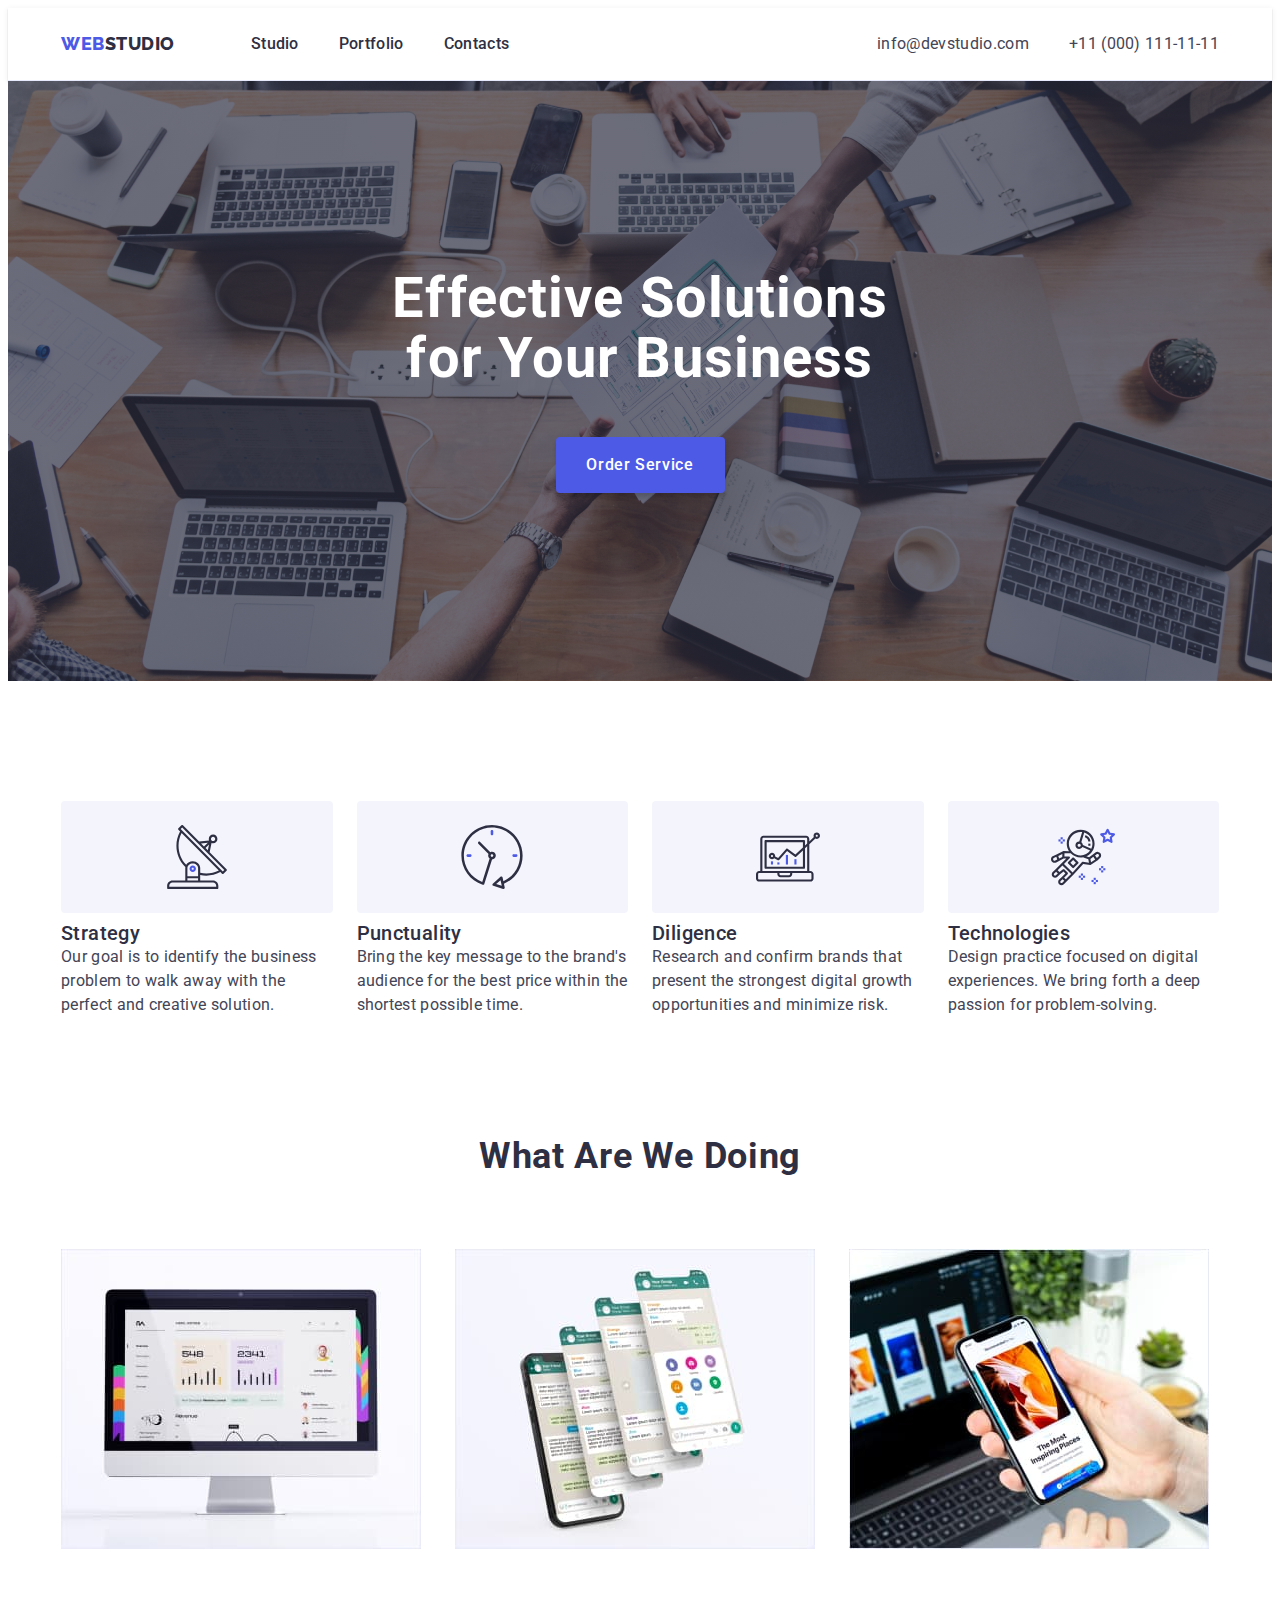
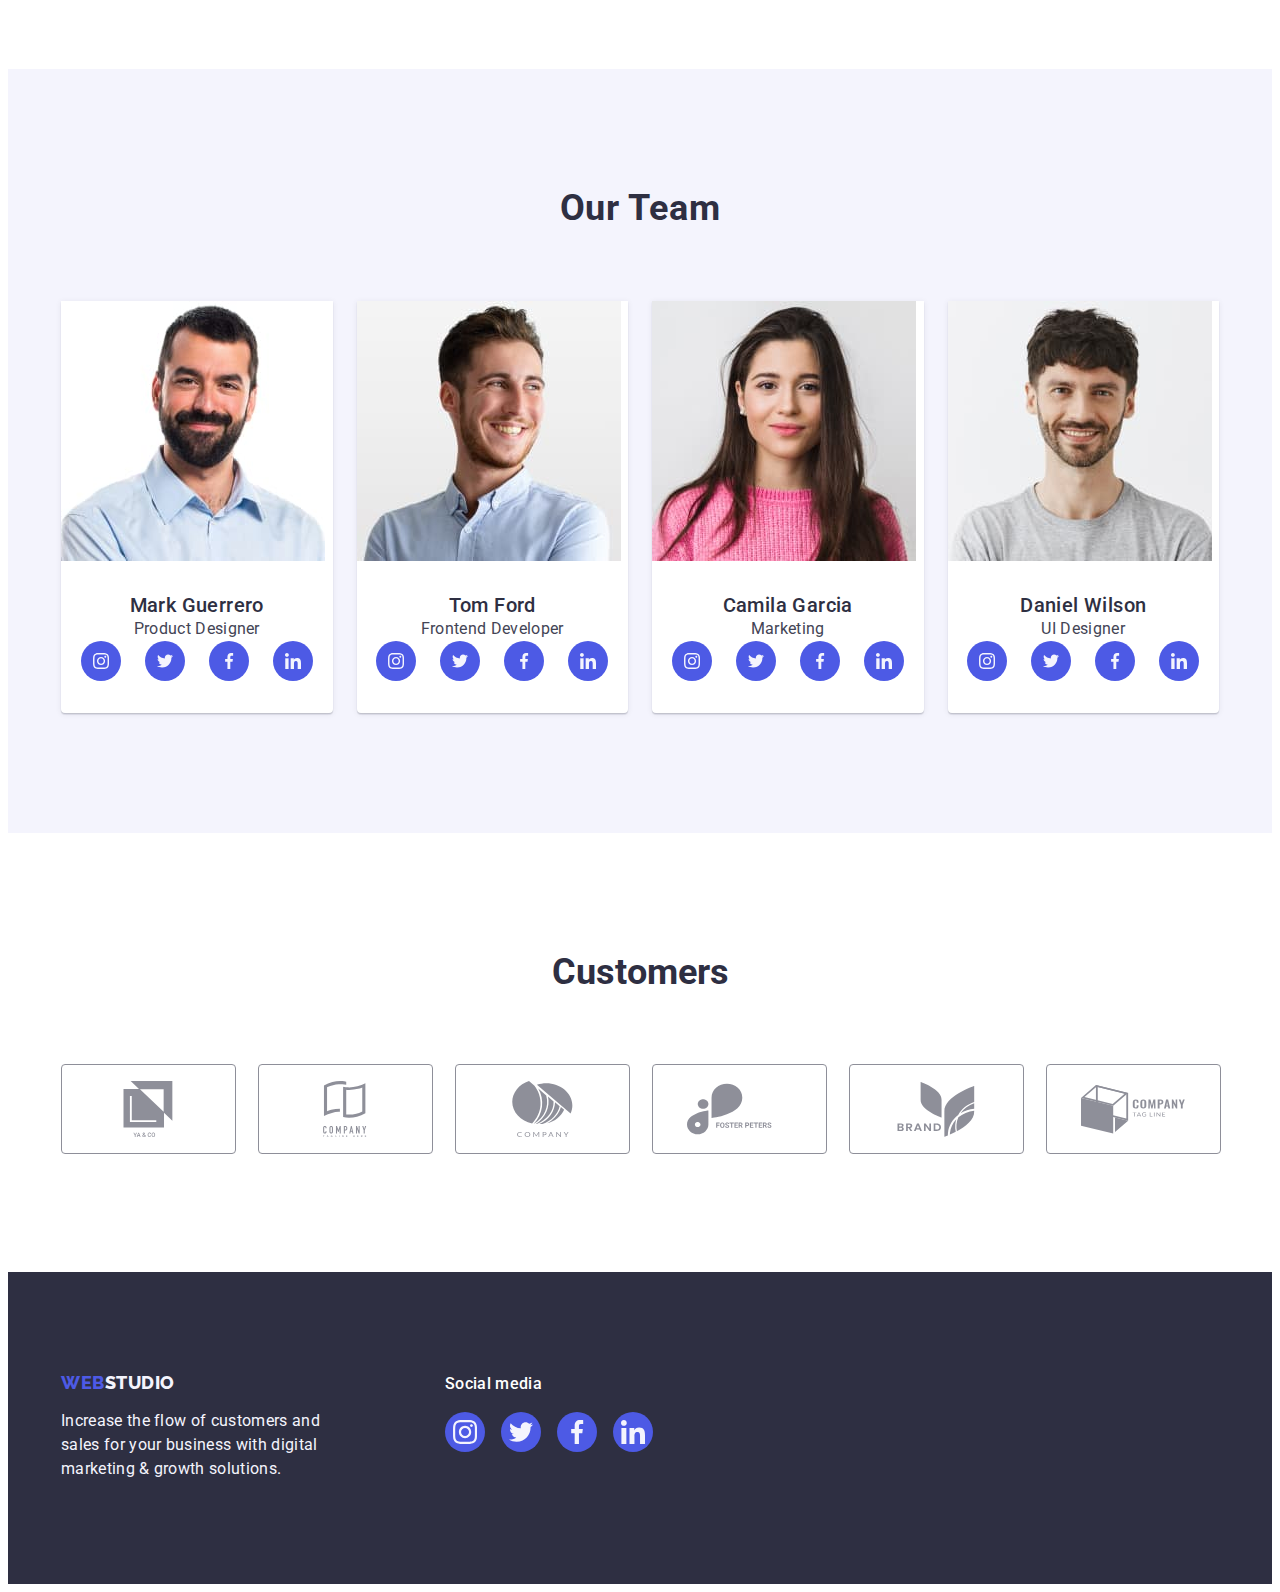
==== index.html @ 7c694698 "Add files via upload" ====
<!DOCTYPE html>
<html lang="en">

<head>
    <meta charset="UTF-8">
    <meta http-equiv="X-UA-Compatible" content="IE=edge">
    <link rel="preconnect" href="https://fonts.googleapis.com">
    <link rel="preconnect" href="https://fonts.gstatic.com" crossorigin>
    <link href="https://fonts.googleapis.com/css2?family=Roboto:wght@400;500;700;900&display=swap" rel="stylesheet">
    <link rel="preconnect" href="https://fonts.googleapis.com">
    <link rel="preconnect" href="https://fonts.gstatic.com" crossorigin>
    <link href="https://fonts.googleapis.com/css2?family=Raleway:wght@800&display=swap" rel="stylesheet">
    <link rel="stylesheet" href="https://cdnjs.cloudflare.com/ajax/libs/modern-normalize/1.1.0/modern-normalize.min.css"
        integrity="sha512-wpPYUAdjBVSE4KJnH1VR1HeZfpl1ub8YT/NKx4PuQ5NmX2tKuGu6U/JRp5y+Y8XG2tV+wKQpNHVUX03MfMFn9Q=="
        crossorigin="anonymous" referrerpolicy="no-referrer" />
    <link rel="stylesheet" href="./css/style.css">
    <meta name="viewport" content="width=device-width, initial-scale=1.0">
    <title>Dz1</title>
</head>
<!--............................................................. header -->

<body>
    <header class="header-bloc">

        <div class="header-conteiner container ">


            <nav class="header-link">

                <a class="logo link" href="./index.html">WEB<span class="logo-text">Studio</span></a>


                <ul class="menuu list">
                    <li><a href="./index.html" class="linkk-header link">Studio</a></li>
                    <li><a href="./portfolio.html" class="linkk-header link">Portfolio</a></li>
                    <li><a href="" class="linkk-header link">Contacts</a></li>
                </ul>
            </nav>

            <address class="main-contact">

                <ul class="menuuu list">
                    <li><a href="mailto:info@devstudio.com" class="linkk-contact link">info@devstudio.com</a></li>
                    <li class="contact-second"><a href="tel:+110001111111" class="linkk-contact link">+11 (000)
                            111-11-11</a></li>
                </ul>

            </address>
        </div>


    </header>



    <!--............................................................. first-section -->

    <main>
        <section class="first-bloc">
            <div class="first-conteiner container">
                <h1 class="bloc-logo">Effective Solutions for Your Business</h1>
                <button type="button" class="first-button">Order Service</button>

            </div>
        </section>



        <!--............................................................. second-section -->
        <section class="second-bloc">
            <div class="second-conteiner container">
                <h2 class="blocc-logo">Huhu</h2>
                <ul class="second list">
                    <li class="link-one">
                        <div class="second-icon">
                            <svg width="64" height="64">
                                <use href="./images/icons.svg#icon-antenna-1"></use>
                            </svg>
                        </div>
                        <h3 class="linkcc-logo">Strategy</h3>
                        <p class="second-parahraf">
                            Our goal is to identify the business
                            problem to walk away with the perfect and creative solution.
                        </p>
                    </li>
                    <li class="link-one">
                        <div class="second-icon">
                            <svg width="64" height="64">
                                <use href="./images/icons.svg#icon-clock-1"></use>
                            </svg>
                        </div>
                        <h3 class="linkcc-logo">Punctuality</h3>
                        <p class="second-parahraf"> Bring the key message to the brand's audience for the best price
                            within
                            the shortest possible
                            time.
                        </p>
                    </li>
                    <li class="link-one">
                        <div class="second-icon">
                            <svg width="64" height="64">
                                <use href="./images/icons.svg#icon-diagram-1"></use>
                            </svg>
                        </div>
                        <h3 class="linkcc-logo">Diligence</h3>
                        <p class="second-parahraf">Research and confirm brands that present the strongest digital growth
                            opportunities and minimize
                            risk.</p>
                    </li>
                    <li class="link-one">
                        <div class="second-icon">
                            <svg width="64" height="64">
                                <use href="./images/icons.svg#icon-astronaut-1"></use>
                            </svg>
                        </div>
                        <h3 class="linkcc-logo">Technologies</h3>
                        <p class="second-parahraf">Design practice focused on digital experiences. We bring forth a deep
                            passion for
                            problem-solving.
                        </p>
                    </li>


                </ul>
            </div>
        </section>










        <!--............................................................. thre-section -->
        <section class="thre-bloc">
            <div class="thre-conteiner container">
                <h2 class=" logo-thre">What are we doing</h2>
                <ul class="thre list">
                    <li class="llink"><img src="./images/dz11.jpg" alt="foto-main1" width="360"></li>
                    <li class="llink"><img src="./images/dz12.jpg" alt="foto-main1" width="360"></li>
                    <li class="llink"><img src="./images/dz13.jpg" alt="foto-main1" width="360"></li>
                </ul>
            </div>
        </section>

        <!--............................................................. four-section -->
        <section class="four-bloc">
            <div class="four-conteiner container">
                <h2 class="four-logo">Our Team</h2>

                <ul class="four list">
                    <li class="four-link">
                        <img src="./images/dz14.jpg" alt="foto-main1" width="264">
                        <div class="link-box">



                            <h3 class="linkcc-logo">Mark Guerrero</h3>

                            <p class="four-parahraf">Product Designer</p>
                            <ul class="four-list-social">
                                <li class="four-list-child"><a class="four-list-lick" href=""><svg
                                            class="four-list-icon" width="16" height="16">
                                            <use href="./images/icons.svg#icon-instagram"></use>
                                        </svg></a></li>
                                <li class="four-list-child"><a class="four-list-lick" href=""><svg
                                            class="four-list-icon" width="16" height="16">
                                            <use href="./images/icons.svg#icon-twitter"></use>
                                        </svg></a></li>
                                <li class="four-list-child"><a class="four-list-lick" href=""><svg
                                            class="four-list-icon" width="16" height="16">
                                            <use href="./images/icons.svg#icon-facebook"></use>
                                        </svg></a></li>
                                <li class="four-list-child"><a class="four-list-lick" href=""><svg
                                            class="four-list-icon" width="16" height="16">
                                            <use href="./images/icons.svg#icon-liinnked"></use>
                                        </svg></a></li>
                            </ul>
                        </div>
                    </li>



                    <li class="four-link">
                        <img src="./images/dz15.jpg" alt="foto-main1" width="264">
                        <div class="link-box">



                            <h3 class="linkcc-logo">Tom Ford</h3>

                            <p class="four-parahraf">Frontend Developer</p>
                            <ul class="four-list-social">
                                <li class="four-list-child"><a class="four-list-lick" href=""><svg
                                            class="four-list-icon" width="16" height="16">
                                            <use href="./images/icons.svg#icon-instagram"></use>
                                        </svg></a></li>
                                <li class="four-list-child"><a class="four-list-lick" href=""><svg
                                            class="four-list-icon" width="16" height="16">
                                            <use href="./images/icons.svg#icon-twitter"></use>
                                        </svg></a></li>
                                <li class="four-list-child"><a class="four-list-lick" href=""><svg
                                            class="four-list-icon" width="16" height="16">
                                            <use href="./images/icons.svg#icon-facebook"></use>
                                        </svg></a></li>
                                <li class="four-list-child"><a class="four-list-lick" href=""><svg
                                            class="four-list-icon" width="16" height="16">
                                            <use href="./images/icons.svg#icon-liinnked"></use>
                                        </svg></a></li>
                            </ul>
                        </div>
                    </li>



                    <li class="four-link">
                        <img src="./images/dz16.jpg" alt="foto-main1" width="264">
                        <div class="link-box">



                            <h3 class="linkcc-logo">Camila Garcia</h3>

                            <p class="four-parahraf">Marketing</p>
                            <ul class="four-list-social">
                                <li class="four-list-child"><a class="four-list-lick" href=""><svg
                                            class="four-list-icon" width="16" height="16">
                                            <use href="./images/icons.svg#icon-instagram"></use>
                                        </svg></a></li>
                                <li class="four-list-child"><a class="four-list-lick" href=""><svg
                                            class="four-list-icon" width="16" height="16">
                                            <use href="./images/icons.svg#icon-twitter"></use>
                                        </svg></a></li>
                                <li class="four-list-child"><a class="four-list-lick" href=""><svg
                                            class="four-list-icon" width="16" height="16">
                                            <use href="./images/icons.svg#icon-facebook"></use>
                                        </svg></a></li>
                                <li class="four-list-child"><a class="four-list-lick" href=""><svg
                                            class="four-list-icon" width="16" height="16">
                                            <use href="./images/icons.svg#icon-liinnked"></use>
                                        </svg></a></li>
                            </ul>
                        </div>
                    </li>


                    <li class="four-link">
                        <img src="./images/dz17.jpg" alt="foto-main1" width="264">
                        <div class="link-box">


                            <h3 class="linkcc-logo">Daniel Wilson</h3>

                            <p class="four-parahraf">UI Designer</p>
                            <ul class="four-list-social">
                                <li class="four-list-child"><a class="four-list-lick" href=""><svg
                                            class="four-list-icon" width="16" height="16">
                                            <use href="./images/icons.svg#icon-instagram"></use>
                                        </svg></a></li>
                                <li class="four-list-child"><a class="four-list-lick" href=""><svg
                                            class="four-list-icon" width="16" height="16">
                                            <use href="./images/icons.svg#icon-twitter"></use>
                                        </svg></a></li>
                                <li class="four-list-child"><a class="four-list-lick" href=""><svg
                                            class="four-list-icon" width="16" height="16">
                                            <use href="./images/icons.svg#icon-facebook"></use>
                                        </svg></a></li>
                                <li class="four-list-child"><a class="four-list-lick" href=""><svg
                                            class="four-list-icon" width="16" height="16">
                                            <use href="./images/icons.svg#icon-liinnked"></use>
                                        </svg></a></li>

                            </ul>
                        </div>
                    </li>
                </ul>
            </div>
            <!--............................................................. fife-section -->
        </section>

        <section class="fife-section">
            <div class="fife-section-bloc container">
                <h2 class="fife-logo">Customers</h2>
                <ul class="fife-list">
                    <li class="fife-child"><a class="fife-linc" href=""><svg class="fife-icon" width="104" height="56">
                                <use href="./images/icons.svg#icon-group"></use>
                            </svg>


                        </a> </li>

                    <li class="fife-child"><a class="fife-linc" href=""><svg class="fife-icon" width="104" height="56">
                                <use href="./images/icons.svg#icon-group-thwo"></use>
                            </svg>


                        </a> </li>

                    <li class="fife-child"><a class="fife-linc" href=""><svg class="fife-icon" width="104" height="56">
                                <use href="./images/icons.svg#icon-group-thre"></use>
                            </svg>

                        </a></li>

                    <li class="fife-child"><a class="fife-linc" href=""><svg class="fife-icon" width="104" height="56">
                                <use href="./images/icons.svg#icon-group-four"></use>
                            </svg>


                        </a> </li>

                    <li class="fife-child"><a class="fife-linc" href=""><svg class="fife-icon" width="104" height="56">
                                <use href="./images/icons.svg#icon-group-fife"></use>
                            </svg>


                        </a> </li>

                    <li class="fife-child"><a class="fife-linc" href=""><svg class="fife-icon" width="104" height="56">
                                <use href="./images/icons.svg#icon-group-six"></use>
                            </svg>


                        </a> </li>

                </ul>

            </div>

        </section>


    </main>












    <!--............................................................. footer -->

    <footer class="last-bloc ">

        <div class="global-footer-box container">

            <div class="last-continer ">
                <a class="last link" href="./index.html">Web<span class="seme-text">Studio</span>
                </a>
                <p class="last-parahraf">Increase the flow of customers and sales
                    for your business with digital marketing
                    & growth solutions.</p>

            </div>
            <div class="social-footer">
                <p class="social-parahraf">Social media</p>
                <ul class="footer-list">
                    <li class="footer-child"><a class="footer-linc" href=""><svg class="footer-icon" width="24"
                                height="24">
                                <use href="./images/icons.svg#icon-instagram"></use>
                            </svg></a></li>
                    <li class="footer-child"><a class="footer-linc" href=""><svg class="footer-icon" width="24"
                                height="24">
                                <use href="./images/icons.svg#icon-twitter"></use>
                            </svg></a></li>
                    <li class="footer-child"><a class="footer-linc" href=""><svg class="footer-icon" width="24"
                                height="24">
                                <use href="./images/icons.svg#icon-facebook"></use>
                            </svg></a></li>
                    <li class="footer-child"><a class="footer-linc" href=""><svg class="footer-icon" width="24"
                                height="24">
                                <use href="./images/icons.svg#icon-liinnked"></use>
                            </svg></a></li>
                </ul>
            </div>

        </div>

    </footer>


</body>

</html>
---- css/style.css ----
:root {
    --main-color: #FFFFFF;
    --pane-padding: 5px 42px;
    --second-background-color: #404BBF;
    --thre-background-color: #4d5ae5;
    --button-background-color: #e7e9fc;
    --parahraf-color: #434455;
    --logo-color: #2E2F42;
    --four-section-color: #F4F4FD;
    --fife-color: #8e8f99;
    --footer-color: #31d0aa;
}


body {
    font-family: "Roboto", sans-serif;
    color: var(--parahraf-color);
    background-color: var(--main-color);

}

img {
    display: block;
}

ul {
    padding-left: 0;
    margin: 0;
}

p {
    margin-top: 0;
    margin-bottom: 0;
}



/* ...........................................................header */
.header-conteiner {
    display: flex;
    width: 1158px;
    margin: 0 auto;
    padding: 0 15px 0 15px;
}




.header-link {
    align-items: center;
    display: flex;
    margin: 0 auto;
    margin-left: 0;
    margin-right: 0;

}

.header-bloc {
    border-bottom: 1px solid #e7e9fc;
    box-shadow: 0px 2px 1px rgba(46, 47, 66, 0.08), 0px 1px 1px rgba(46, 47, 66, 0.16), 0px 1px 6px rgba(46, 47, 66, 0.08);
}

.logo-text {
    color: var(--logo-color);
}



.linkk-contact {
    font-weight: 400;
    font-size: 16px;
    line-height: 24px;
    letter-spacing: 0.02em;
    color: var(--parahraf-color);
    text-decoration: none;
}

.menuuu {
    list-style-type: none;
    display: flex;
    gap: 40px;


}

.logo {
    align-items: center;
    font-family: 'Raleway', sans-serif;
    font-weight: 800;
    font-size: 18px;
    margin-right: 76px;
    line-height: 1.17;
    align-items: center;
    letter-spacing: 0.03em;
    text-transform: uppercase;
    color: var(--thre-background-color);
    text-decoration: none;



}


.menuu {

    justify-content: center;
    display: flex;
    gap: 40px;
}

.list {
    list-style-type: none;
}

.menuu .linkk-header:hover {
    color: var(--second-background-color);
}

.menuu .linkk-header:focus {
    color: var(--second-background-color);
}

.menuu .linkk-header {
    text-decoration: none;
    font-weight: 500;
    font-size: 16px;
    line-height: 24px;
    letter-spacing: 0.02em;
    color: var(--logo-color);
    list-style-type: none;
    font-style: normal;

}



.menuu-contact {
    list-style-type: none;
}

.linkk-contact:hover {
    color: var(--second-background-color);
}

.linkk-contact:focus {
    color: var(--second-background-color);
}

.main-contact {
    font-style: normal;
    margin-left: auto;
}

.linkk-header {
    padding: 24px 0;
    display: block;
}

.linkk-contact {
    padding: 24px 0;
    display: block;
}

/*............................................................ section-1 */

.first-bloc {
    background: var(--logo-color);
    padding-top: 188px;
    padding-bottom: 188px;
    background-repeat: no-repeat;
    background-position: center;
    background-size: cover;
    max-width: 1440px;
    background-image: linear-gradient(rgba(46, 47, 66, 0.7), rgba(46, 47, 66, 0.7)), url(../images/background-main.jpg);
    margin: 0 auto;

}




.first-bloc h1 {
    display: block;
    max-width: 496px;
    font-style: normal;
    font-weight: 700;
    font-size: 56px;
    line-height: 1.07;
    text-align: center;
    align-items: center;
    letter-spacing: 0.02em;
    color: var(--main-color);
    margin-top: 0;

    margin: 0 auto;
}



.first-button {
    min-width: 169px;
    height: 56px;
    display: block;
    font-family: 'Roboto', sans-serif;
    font-style: normal;
    font-weight: 500;
    font-size: 16px;
    line-height: 1.5;
    align-items: center;
    letter-spacing: 0.04em;
    color: var(--main-color);
    border: none;
    background-color: var(--thre-background-color);
    cursor: pointer;
    box-shadow: 0px 4px 4px rgba(0, 0, 0, 0.15);
    border-radius: 4px;
    background-color: var(--thre-background-color);
    margin: 0 auto;
    margin-top: 48px;

}

.first-button:focus,
.first-button:hover {

    background-color: #404BBF;
}



/*............................................................ section-2 */


.second-bloc {

    padding: 120px 0;
}

.second-icon {
    display: flex;
    align-items: center;
    justify-content: center;
    height: 112px;
    background-color: var(--four-section-color);
    border-radius: 4px;
    margin-bottom: 8px
}

.second {
    display: flex;
    gap: 24px;
}

.blocc-logo {
    visibility: hidden;
    margin: 0;
    padding: 0;
    display: none;

}

.link-one {
    width: calc((100% - 3 * 24px) / 4);
}



.second .link-one {

    align-items: flex-start;

}


.linkcc-logo {
    text-align: left;
    margin: 0;

}

.second h3 {

    font-style: normal;
    font-weight: 500;
    font-size: 20px;
    line-height: 24px;
    letter-spacing: 0.02em;
    color: var(--logo-color);
}

.second p {
    font-size: 16px;
    line-height: 24px;
    letter-spacing: 0.02em;
    color: var(--parahraf-color);
    margin: 0;
}

/*............................................................ section-3 */


.thre-bloc {
    padding-bottom: 120px;
}

.thre {
    display: flex;
    gap: 24px;

}

.thre .llink {
    width: calc((100% - 48px) / 3);
}

.three p {
    font-size: 16px;
    line-height: 24px;
    letter-spacing: 0.02em;
    color: var(--parahraf-color);
}


.thre-bloc h2 {
    margin-top: 0;
    margin-bottom: 72px;
    font-weight: 700;
    font-size: 36px;
    line-height: 1.11;
    text-align: center;
    letter-spacing: 0.02em;
    text-transform: capitalize;
    color: var(--logo-color);
}





/*............................................................ section-4*/
.four-bloc {
    padding-top: 120px;
    padding-bottom: 120px;
    background: var(--four-section-color);
}

.link-box {

    padding: 32px 0;
}

.four-logo {
    margin-bottom: 72px;
    margin-top: 0;
}

.four h3 {
    font-weight: 500;
    font-size: 20px;
    line-height: 1.2;
    text-align: center;
    letter-spacing: 0.02em;
    color: var(--logo-color);
}

.four p {
    letter-spacing: 0.02em;
    color: var(--parahraf-color);

}



.four-parahraf {
    font-size: 16px;
    line-height: 1.5;
    text-align: center;
}




.four-bloc h2 {
    font-weight: 700;
    font-size: 36px;
    line-height: 1.11;
    text-align: center;
    letter-spacing: 0.02em;
    text-transform: capitalize;
    color: var(--logo-color);
}

.four-link {
    width: calc((100% - 72px) / 4);
    background: var(--main-color);
    box-shadow: 0px 1px 6px rgba(46, 47, 66, 0.08), 0px 1px 1px rgba(46, 47, 66, 0.16), 0px 2px 1px rgba(46, 47, 66, 0.08);
    border-radius: 0px 0px 4px 4px;


}

.four {
    display: flex;
    gap: 24px;
}

.four-list-social {
    display: flex;
    justify-content: center;
    gap: 24px;
    list-style-type: none;

}

.four-list-child {
    width: 40px;
    height: 40px;
}

.four-list-lick {
    width: 100%;
    height: 100%;
    background-color: var(--thre-background-color);
    border-radius: 50%;
    display: flex;
    align-items: center;
    justify-content: center;
}

.four-list-lick:is(:hover, :focus) {
    background-color: var(--second-background-color);
}

.four-list-icon {
    fill: var(--four-section-color);
}


/* <!--............................................................. section-5 --> */
.fife-section {
    padding-top: 120px;
    padding-bottom: 120px;
}

.fife-logo {
    margin-top: 0;
    font-size: 36px;
    line-height: 1.1;
    color: var(--logo-color);
    margin-bottom: 72px;
    text-align: center;

}

.fife-list {
    display: flex;
    gap: 24px;

}

.fife-child {
    width: calc((100% - 120px) / 6);
    height: 88px;
    list-style-type: none;
}

.fife-linc {
    width: 100%;
    height: 100%;
    border: 1px solid var(--fife-color);
    border-radius: 4px;
    display: flex;
    align-items: center;
    justify-content: center;
    color: var(--fife-color);


}


.fife-linc:is(:hover, :focus) {

    border-color: var(--second-background-color);
    color: var(--second-background-color);

}


.fife-icon {
    fill: currentColor;
}

/*............................................................ footer */
.last-bloc {
    padding-top: 100px;
    padding-bottom: 100px;
    background: var(--logo-color);
}

.last span {
    color: var(--four-section-color);
}

.last-bloc a {

    font-family: 'Raleway', sans-serif;
    font-style: normal;
    font-weight: 800;
    font-size: 18px;
    line-height: 1.17;
    align-items: center;
    letter-spacing: 0.03em;
    text-transform: uppercase;
    text-decoration: none;
    color: var(--thre-background-color);
}

.last {
    display: inline-block;
    align-items: center;
    margin-bottom: 16px;

}

.link {
    text-decoration: none;
    display: block;
}

.last-parahraf {
    font-size: 16px;
    line-height: 24px;
    letter-spacing: 0.02em;
    color: var(--four-section-color);
    width: 264px;
    margin: 0;

}




.last-continer {
    margin-right: 120px;
    height: 112px;


}

.global-footer-box {
    display: flex;
    align-items: baseline;

}

.social-parahraf {
    font-weight: 500;
    font-size: 16px;
    line-height: 1.5;
    letter-spacing: 0.02em;
    color: var(--main-color);
    margin-bottom: 16px;



}



.footer-list {
    display: flex;
    gap: 16px;

}

.footer-child {
    width: 40px;
    height: 40px;
    list-style-type: none;
}

.footer-linc {
    width: 100%;
    height: 100%;
    background-color: var(--thre-background-color);
    border-radius: 50%;
    display: flex;
    align-items: flex-end;
    justify-content: center;
}

.footer-linc:is(:hover, :focus) {

    background-color: var(--footer-color);

}

.footer-icon {
    fill: var(--four-section-color);
}





.container {
    width: 1158px;
    margin: 0 auto;
    padding-left: 15px;
    padding-right: 15px;
}

/* ...................................................portfolio */
.parahraf-conteiner {
    padding: 96px 0 120px;
}




.secondd-logo {
    visibility: hidden;
    margin: 0;
    padding: 0;
    display: none;
}

.firstt {
    display: flex;
    flex-wrap: wrap;
    column-gap: 24px;
    row-gap: 48px;
    list-style-type: none;

}



.firstt-link a {
    text-decoration: none;
    display: block;

}

.firstt h2 {
    font-style: normal;
    font-weight: 500;
    font-size: 20px;
    line-height: 24px;
    letter-spacing: 0.02em;
    color: var(--logo-color);

}



.firstt-link {
    background: var(--main-color);
    width: calc((100% - 48px) / 3);
}




.link-boxx {
    border: 1px solid var(--button-background-color);
    border-top: none;
    padding: 32px 16px;
}



.second-parahraf {
    line-height: 1.5;
    letter-spacing: 0.02em;
    color: var(--parahraf-color);
}



.link:is(:hover, :focus) {
    box-shadow: 0px 1px 6px rgba(46, 47, 66, 0.08), 0px 1px 1px rgba(46, 47, 66, 0.16), 0px 2px 1px rgba(46, 47, 66, 0.08);
}

/* ..................................................portfolio-button */



.meenu {
    display: flex;
    justify-content: center;
    gap: 24px;
    margin-bottom: 72px;
    align-items: center;
    list-style: none;

}



.meenu button {

    padding: 12px 24px;
    background-color: var(--four-section-color);
    border: 1px solid var(--button-background-color);
    border-radius: 4px;
    color: var(--thre-background-color);
    font-family: 'Roboto', sans-serif;
    font-style: normal;
    font-weight: 500;
    font-size: 16px;
    line-height: 24px;
    align-items: center;
    text-align: center;
    letter-spacing: 0.04em;
    cursor: pointer;
}


.filter:is(:hover, :focus) {
    background-color: var(--second-background-color, #404BBF);
    color: var(--main-color);
    border: 1px solid transparent;
    box-shadow: 0px 3px 1px rgba(0, 0, 0, 0.1), 0px 2px 1px rgba(0, 0, 0, 0.08), 0px 2px 2px rgba(0, 0, 0, 0.12);

}

.filter {
    border: 1px solid var(--button-background-color);
    border-radius: 4px;

}

#icon-instagram {
    color: #2E2F42;
}
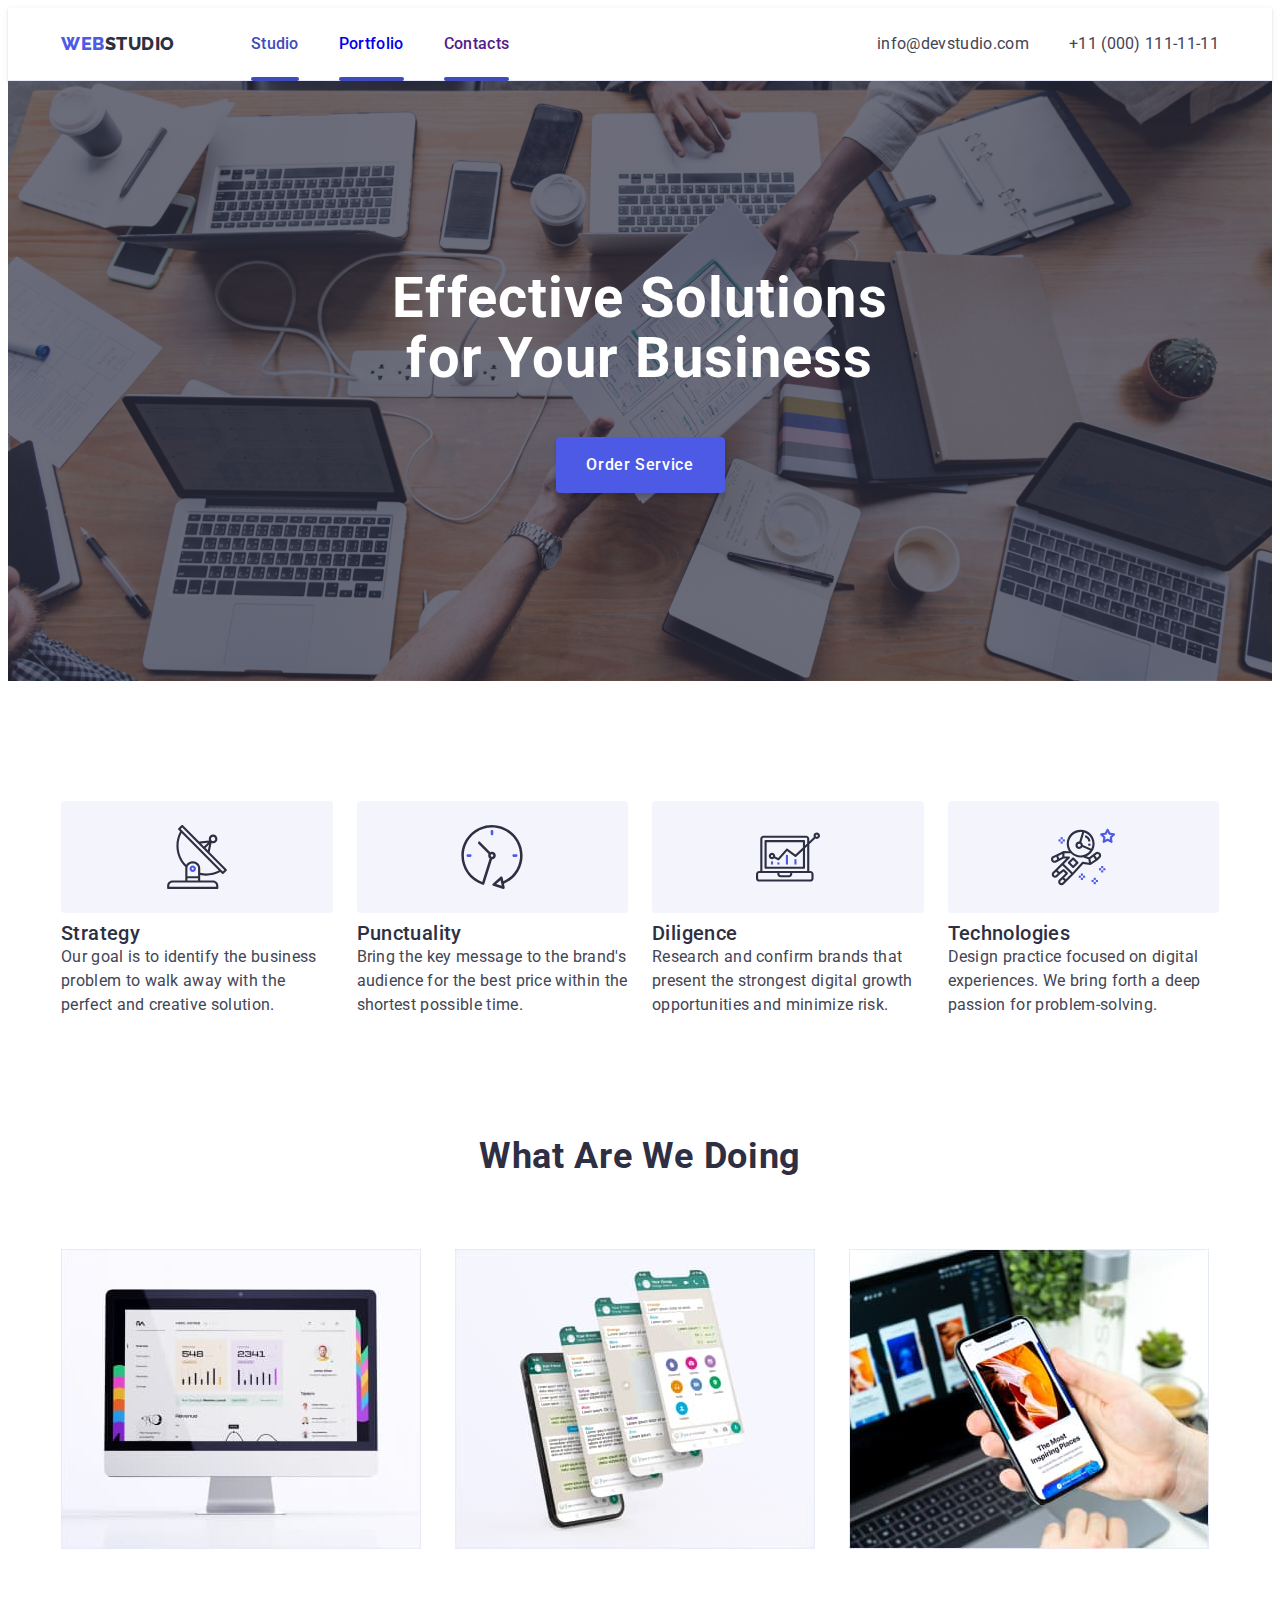
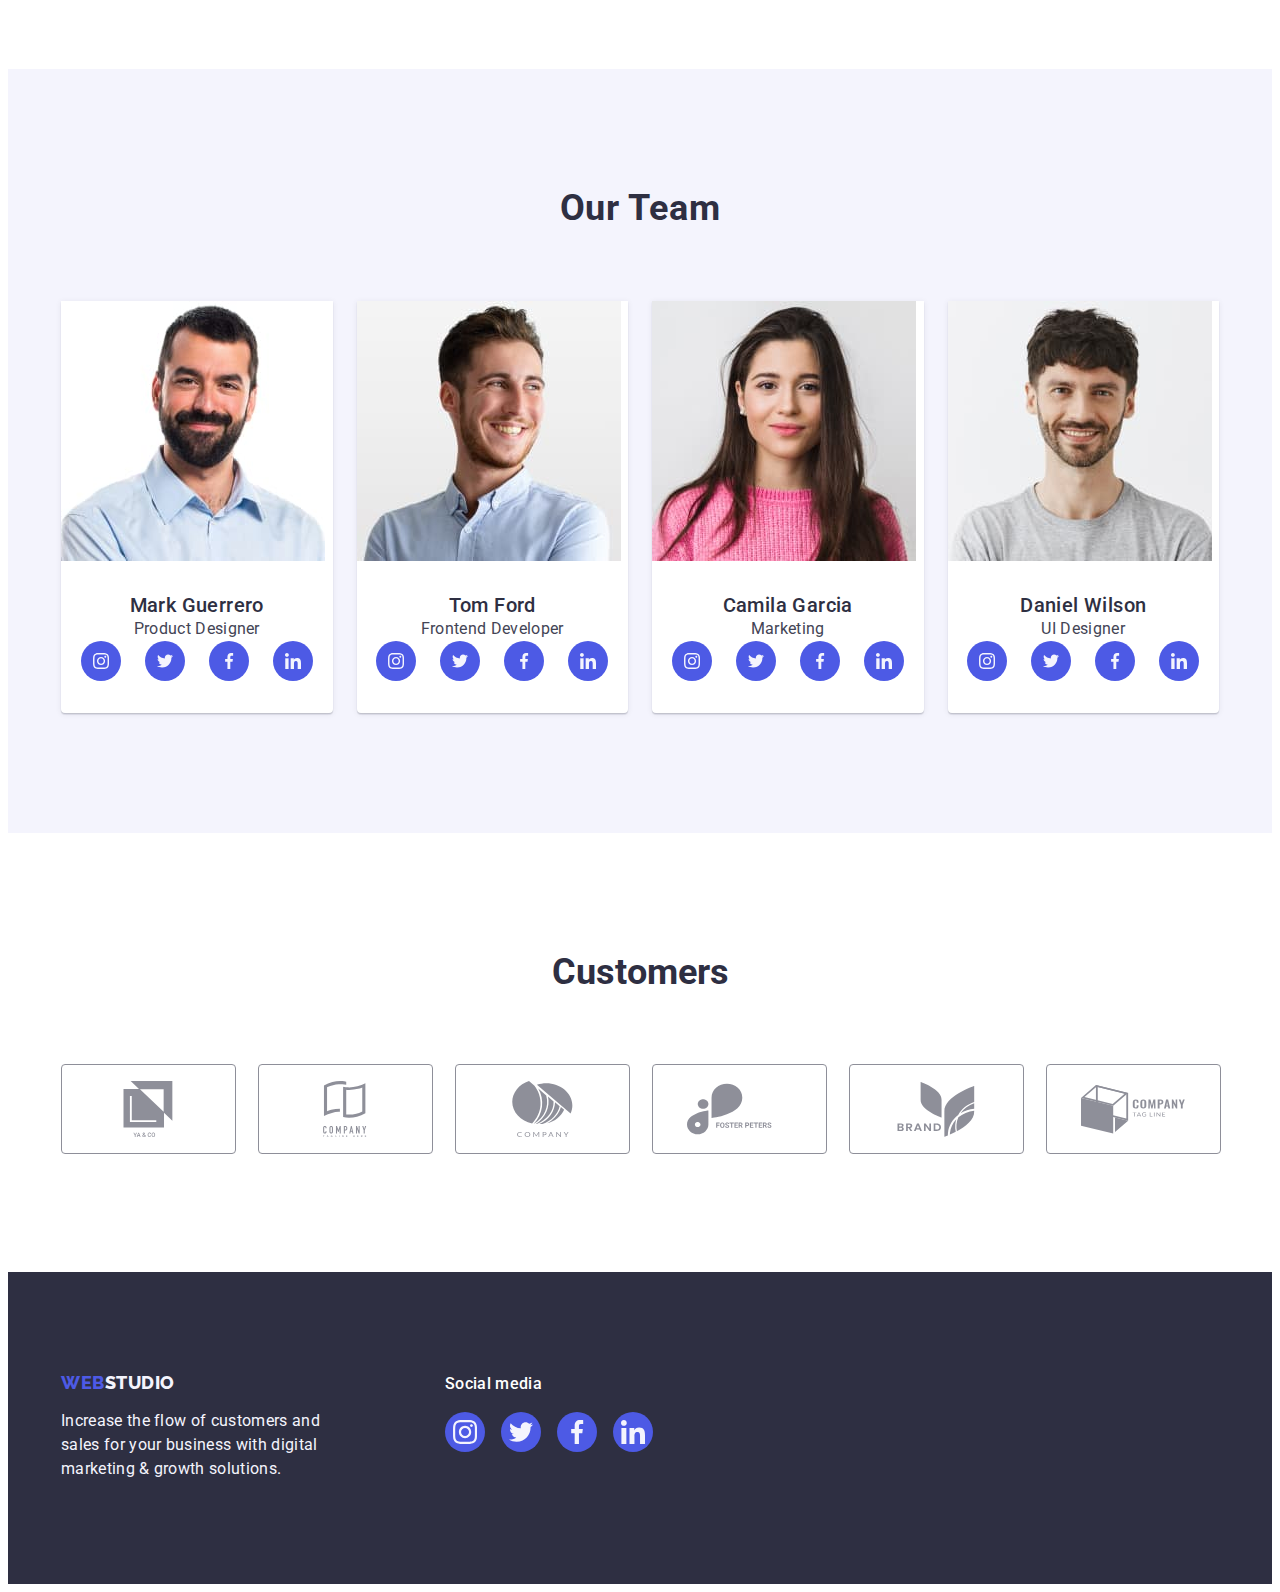
==== commit e4db01ab: "Update index.html" ====
--- a/index.html
+++ b/index.html
@@ -31,7 +31,7 @@
 
 
                 <ul class="menuu list">
-                    <li><a href="./index.html" class="linkk-header link">Studio</a></li>
+                    <li><a href="./index.html" class="linkk-header coolor link">Studio</a></li>
                     <li><a href="./portfolio.html" class="linkk-header link">Portfolio</a></li>
                     <li><a href="" class="linkk-header link">Contacts</a></li>
                 </ul>
@@ -59,7 +59,7 @@
         <section class="first-bloc">
             <div class="first-conteiner container">
                 <h1 class="bloc-logo">Effective Solutions for Your Business</h1>
-                <button type="button" class="first-button">Order Service</button>
+                <button type="button" class="first-button" data-modal-open>Order Service</button>
 
             </div>
         </section>
@@ -385,8 +385,18 @@
         </div>
 
     </footer>
-
+<div class="backdrop is-hidden" data-modal>
+        <div class="modal">
+            <button type="button" class="modal-close-btn" data-modal-close>
+                <svg class="modal-close-btn-icon" width="8" height="8">
+                    <use href="./images/icons.svg#icon-Vector"></use>
+                </svg>
+            </button>
+        </div>
+    </div>
+
+    <script src="./modal.js"></script>
 
 </body>
 
-</html>+</html>
--- a/css/style.css
+++ b/css/style.css
@@ -9,6 +9,7 @@
     --four-section-color: #F4F4FD;
     --fife-color: #8e8f99;
     --footer-color: #31d0aa;
+    --transition-dur-and-func: 250ms linear;
 }
 
 
@@ -54,6 +55,95 @@
     margin-right: 0;
 
 }
+.coolor {
+    color: #404bbf;
+}
+.linkk-header {
+    position: relative;
+    color:  var(second-background-color);
+}
+
+.linkk-header::after {
+    content: '';
+    position: absolute;
+    left: 0;
+    bottom: -1px;
+    height: 4px;
+    background-color: var(--second-background-color);
+    border-radius: 2px;
+    width: 100%;
+
+}
+
+/* ..................................................modal-window */
+.backdrop {
+    position: fixed;
+    top: 0;
+    left: 0;
+    width: 100%;
+    height: 100%;
+    background-color: rgba(46, 47, 66, 0.4);
+    z-index: 100;
+    transition: opacity 250ms cubic-bezier(0.4, 0, 0.2, 1), visibility 250ms cubic-bezier(0.4, 0, 0.2, 1);
+
+}
+
+.modal {
+    position: absolute;
+    top: 50%;
+    left: 50%;
+    transform: translate(-50%, -50%);
+    width: 408px;
+    min-height: 576px;
+    background: #fcfcfc;
+    border-radius: 4px;
+    box-shadow: 0px 1px 1px rgba(0, 0, 0, 0.14), 0px 1px 3px rgba(0, 0, 0, 0.12), 0px 2px 1px rgba(0, 0, 0, 0.2);
+    transition: transform 250ms cubic-bezier(0.4, 0, 0.2, 1);
+}
+
+.modal-close-btn {
+    position: absolute;
+    top: 24px;
+    right: 24px;
+    display: flex;
+    justify-content: center;
+    align-items: center;
+    background-color: var(--button-background-color);
+    padding: 0;
+    height: 24px;
+    width: 24px;
+    border-radius: 50%;
+    cursor: pointer;
+    border: 1px solid rgba(0, 0, 0, 0.1);
+    transition: background-color 250ms cubic-bezier(0.4, 0, 0.2, 1), border 250ms cubic-bezier(0.4, 0, 0.2, 1);
+}
+
+.modal-close-btn:hover,
+.modal-close-btn:focus {
+    background-color: var(--second-background-color);
+    border: none;
+}
+
+.modal-close-btn-icon {
+    transition: fill 250ms cubic-bezier(0.4, 0, 0.2, 1);
+}
+
+.modal-close-btn:hover .modal-close-btn-icon,
+.modal-close-btn:focus .modal-close-btn-icon {
+    fill: var(--main-color);
+}
+
+.backdrop.is-hidden {
+    opacity: 0;
+    visibility: hidden;
+    pointer-events: none;
+}
+
+
+
+
+
+
 
 .header-bloc {
     border-bottom: 1px solid #e7e9fc;
@@ -73,6 +163,7 @@
     letter-spacing: 0.02em;
     color: var(--parahraf-color);
     text-decoration: none;
+     transition: color 250ms cubic-bezier(0.4, 0, 0.2,1);
 }
 
 .menuuu {
@@ -114,6 +205,8 @@
 
 .menuu .linkk-header:hover {
     color: var(--second-background-color);
+  
+
 }
 
 .menuu .linkk-header:focus {
@@ -126,10 +219,14 @@
     font-size: 16px;
     line-height: 24px;
     letter-spacing: 0.02em;
-    color: var(--logo-color);
     list-style-type: none;
     font-style: normal;
-
+        transition: color 250ms cubic-bezier(0.4, 0, 0.2,1);
+
+
+}
+.menuuu .linkk-contact {
+    transition: color 250ms cubic-bezier(0.4, 0, 0.2, 1);
 }
 
 
@@ -217,6 +314,8 @@
     background-color: var(--thre-background-color);
     margin: 0 auto;
     margin-top: 48px;
+    transition: background-color 250ms cubic-bezier(0.4, 0, 0.2, 1);
+    
 
 }
 
@@ -425,6 +524,7 @@
     display: flex;
     align-items: center;
     justify-content: center;
+    transition: background-color 250ms cubic-bezier(0.4, 0, 0.2, 1);
 }
 
 .four-list-lick:is(:hover, :focus) {
@@ -473,6 +573,7 @@
     align-items: center;
     justify-content: center;
     color: var(--fife-color);
+      transition: border-color 250ms cubic-bezier(0.4, 0, 0.2, 1), color 250ms cubic-bezier(0.4, 0, 0.2, 1);
 
 
 }
@@ -524,7 +625,7 @@
 
 .link {
     text-decoration: none;
-    display: block;
+    
 }
 
 .last-parahraf {
@@ -587,6 +688,7 @@
     display: flex;
     align-items: flex-end;
     justify-content: center;
+    transition: background-color 250ms cubic-bezier(0.4, 0, 0.2, 1);
 }
 
 .footer-linc:is(:hover, :focus) {
@@ -616,8 +718,13 @@
 }
 
 
-
-
+.link {
+    transition: box-shadow 250ms cubic-bezier(0.4, 0, 0.2, 1);
+}
+.link:hover .overlay,
+.link:focus .overlay {
+    transform: translateY(0%);
+}
 .secondd-logo {
     visibility: hidden;
     margin: 0;
@@ -654,10 +761,54 @@
 
 
 
+
+
+
+
+
+
 .firstt-link {
     background: var(--main-color);
     width: calc((100% - 48px) / 3);
-}
+
+}
+
+.overlay-box {
+    position: relative;
+    overflow: hidden;
+}
+
+
+.overlay {
+  position: absolute;
+    top: 0;
+    left: 0;
+    width: 100%;
+    height: 100%;
+    overflow-y: scroll;
+    background-color: #3f51b5;
+    opacity: 90%;
+    transform: translate(0, 100%);
+    transition: transform 250ms linear;
+    font-size: 16px;
+    line-height: 1.5;
+    letter-spacing: 0.02em;
+    color: var(--four-section-color);
+    background-color: var(--thre-background-color);
+    transition: transform 250ms cubic-bezier(0.4, 0, 0.2, 1); 
+    padding: 40px 32px;
+}
+
+.overlay-box:hover .overlay,
+.overlay-box:focus .overlay {
+    transform: translatex(0);
+}
+
+
+
+
+
+
 
 
 
@@ -678,7 +829,7 @@
 
 
 
-.link:is(:hover, :focus) {
+.firstt-link .link:is(:hover, :focus) {
     box-shadow: 0px 1px 6px rgba(46, 47, 66, 0.08), 0px 1px 1px rgba(46, 47, 66, 0.16), 0px 2px 1px rgba(46, 47, 66, 0.08);
 }
 
@@ -728,9 +879,10 @@
 .filter {
     border: 1px solid var(--button-background-color);
     border-radius: 4px;
+    transition: color 250ms cubic-bezier(0.4, 0, 0.2, 1), background-color 250ms cubic-bezier(0.4, 0, 0.2, 1), border-color 250ms cubic-bezier(0.4, 0, 0.2, 1), box-shadow 250ms cubic-bezier(0.4, 0, 0.2, 1);
 
 }
 
 #icon-instagram {
     color: #2E2F42;
-}+}
